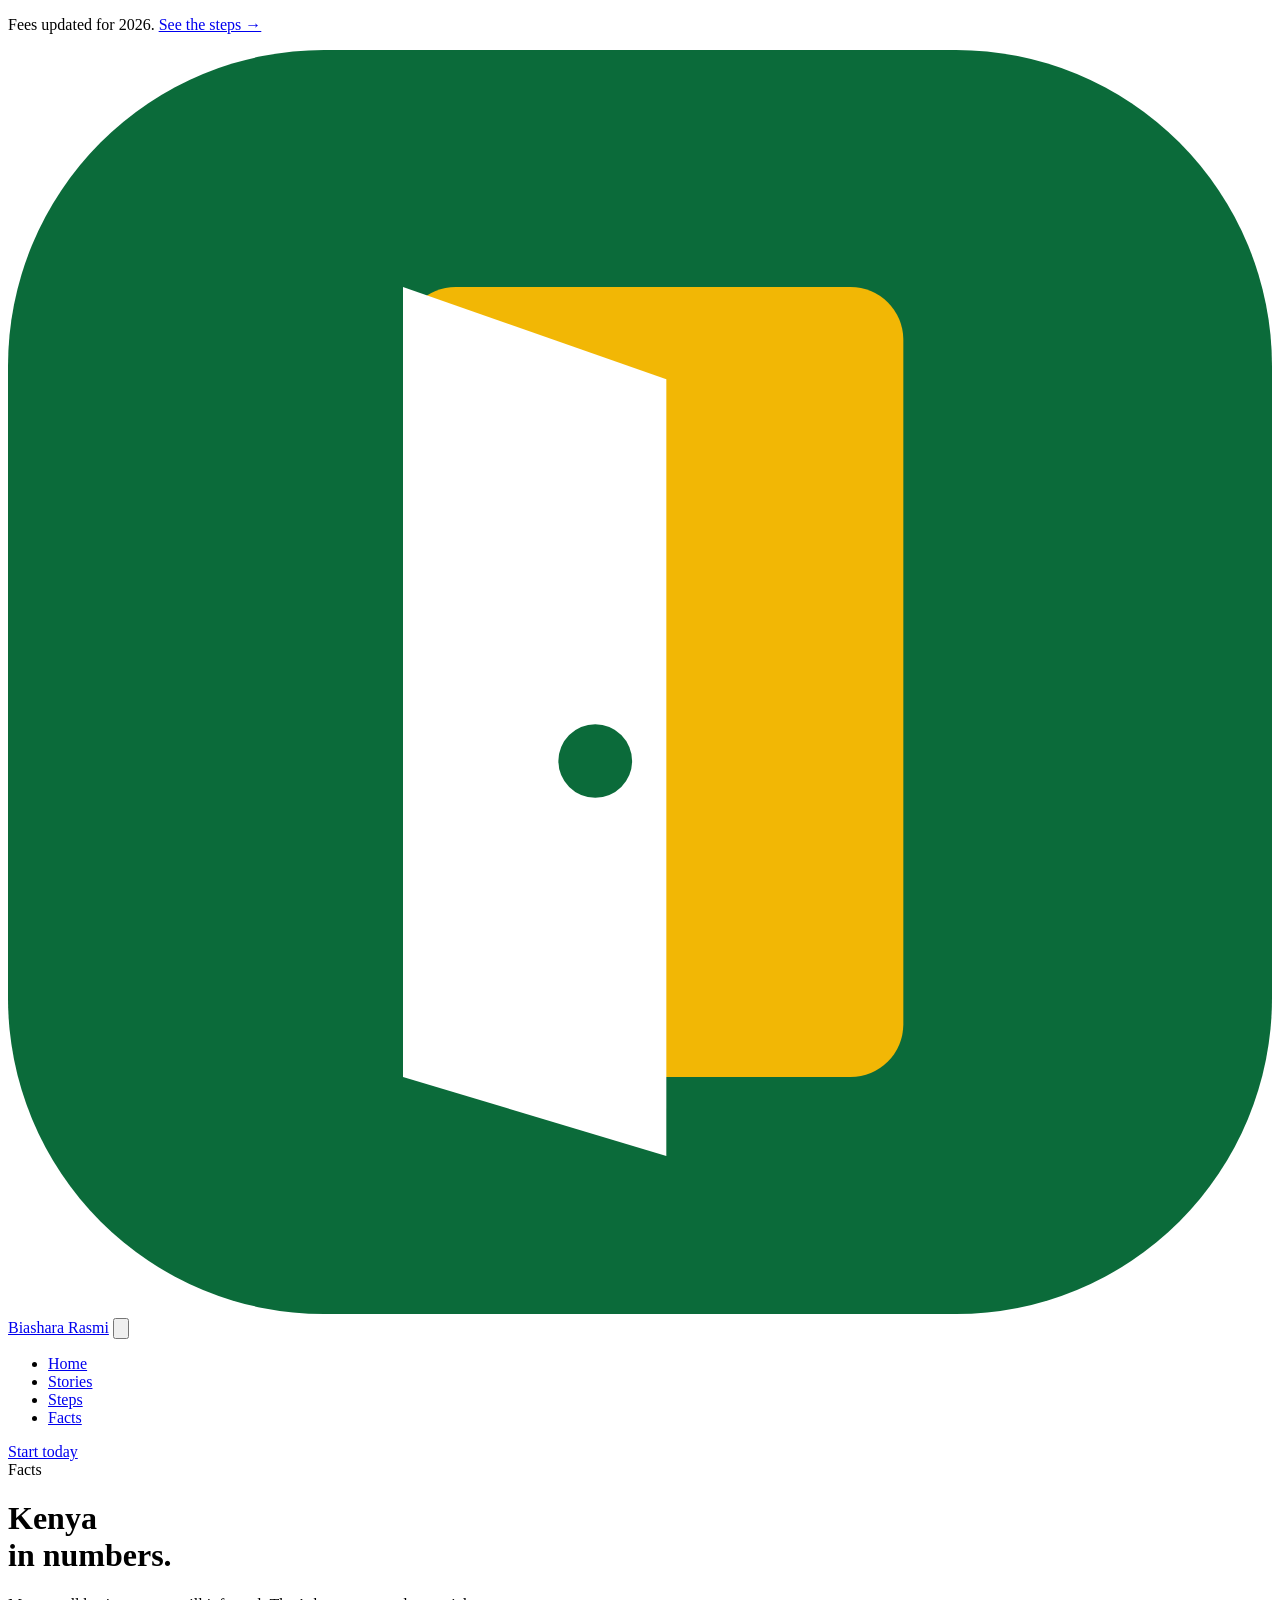
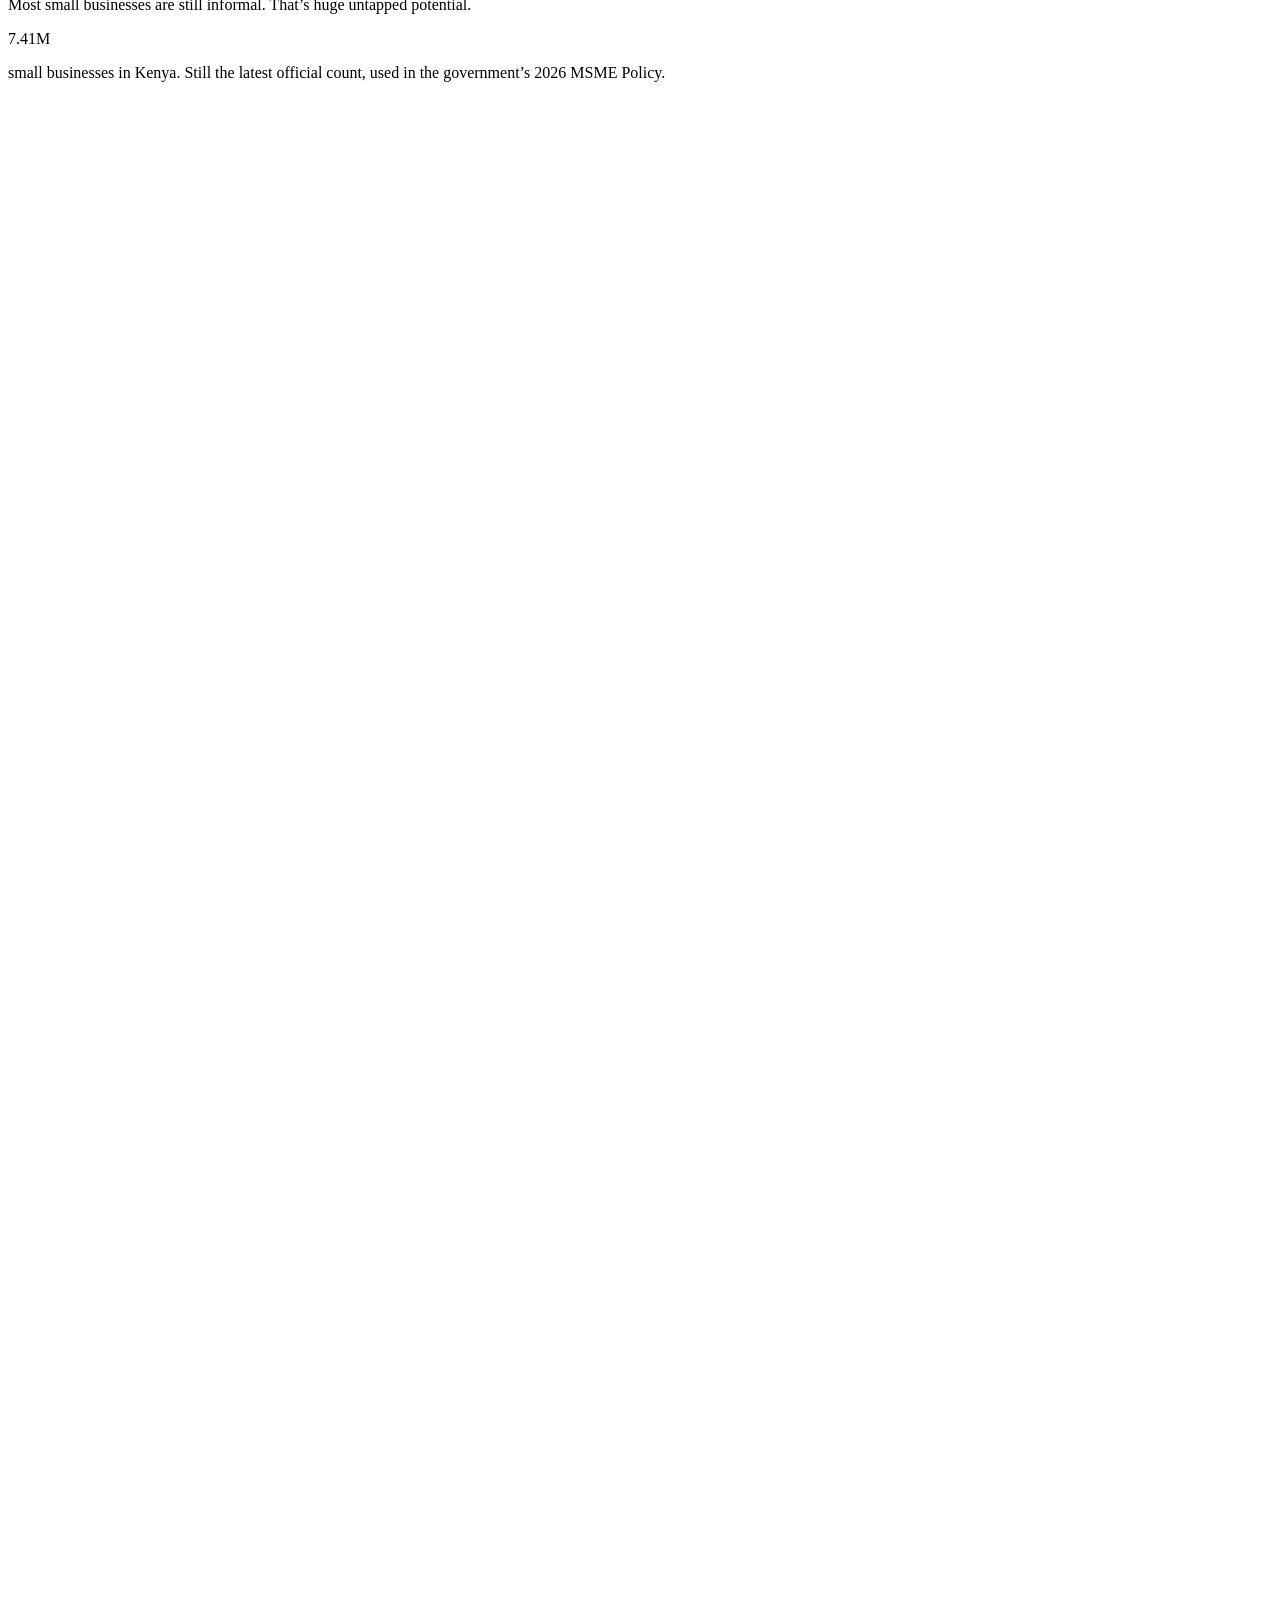
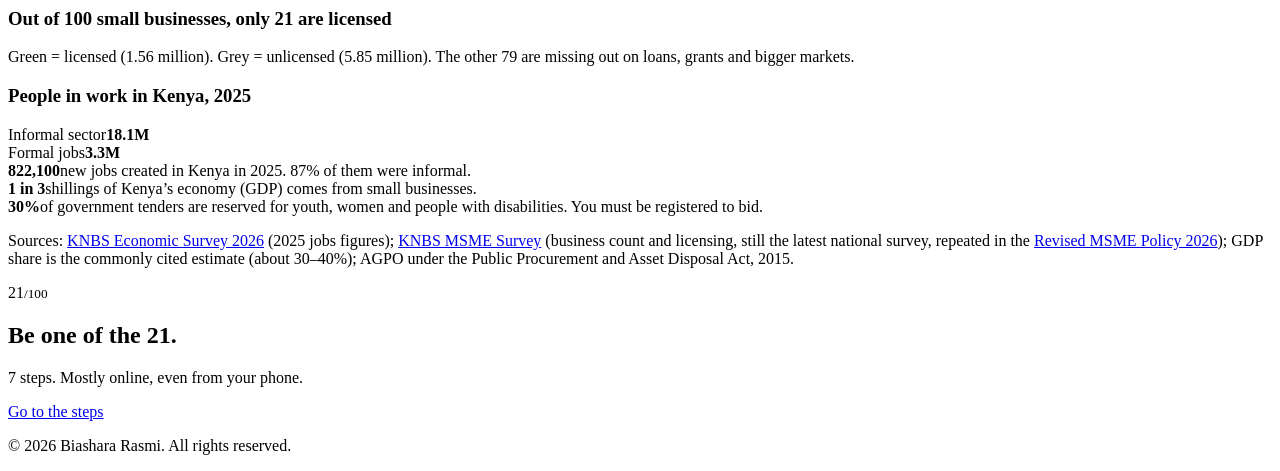
==== facts.html @ 90783bd1 "Add files via upload" ====
<!DOCTYPE html>
<html lang="en">
<head>
<meta charset="utf-8">
<meta name="viewport" content="width=device-width, initial-scale=1, viewport-fit=cover">
<title>Facts | Biashara Rasmi</title>
<meta name="description" content="Kenya's small businesses in numbers: how many are licensed, jobs, and GDP.">
<link rel="preconnect" href="https://fonts.googleapis.com">
<link rel="preconnect" href="https://fonts.gstatic.com" crossorigin>
<link href="https://fonts.googleapis.com/css2?family=Archivo:wght@500;700;800;900&family=Inter:wght@400;500;600;700&display=swap" rel="stylesheet">
<link rel="stylesheet" href="assets/css/style.css">
<link rel="icon" type="image/svg+xml" href="assets/img/logo-mark.svg">
</head>
<body>

<div class="notice"><p>Fees updated for 2026. <a href="steps.html">See the steps →</a></p></div>

<nav class="nav" aria-label="Main"><div class="wrap">
  <a class="logo" href="index.html" aria-label="Biashara Rasmi home"><svg class="logo-mark" viewBox="0 0 48 48" aria-hidden="true"><rect width="48" height="48" rx="12" fill="#0B6B3A"/><rect x="15" y="9" width="19" height="30" rx="2" fill="#F2B705"/><path d="M15 9 L25 12.5 V42 L15 39 Z" fill="#fff"/><circle cx="22.3" cy="27" r="1.4" fill="#0B6B3A"/></svg>Biashara Rasmi</a>
  <button class="menu-btn" aria-label="Menu" aria-expanded="false"><svg viewBox="0 0 24 24" fill="none" stroke="currentColor" stroke-width="2.2" stroke-linecap="round"><path d="M4 7h16M4 12h16M4 17h16"/></svg></button>
  <ul class="nav-links">
    <li><a href="index.html">Home</a></li>
    <li><a href="stories.html">Stories</a></li>
    <li><a href="steps.html">Steps</a></li>
    <li><a href="facts.html" aria-current="page">Facts</a></li>
  </ul>
  <div class="nav-tools">
    <a class="btn btn-green" href="https://accounts.ecitizen.go.ke" rel="noopener">Start today</a>
  </div>
</div></nav>

<header class="page-hero">
  <div class="wrap">
    <span class="kick">Facts</span>
    <h1>Kenya<br>in numbers.</h1>
    <p>Most small businesses are still informal. That’s huge untapped potential.</p>
  </div>
</header>
<div class="stripe" aria-hidden="true"></div>

<main>
<section class="sec"><div class="wrap">
  <div class="facts-top">
    <div class="reveal">
      <div class="mega">7.41M</div>
      <p class="mega-sub">small businesses in Kenya. Still the latest official count, used in the government’s 2026 MSME Policy.</p>
    </div>
    <svg class="kmap reveal" id="kmap" viewBox="0 0 340 400" role="img" aria-label="Map of Kenya showing Eldoret, Nairobi and Mombasa"></svg>
  </div>
</div></section>

<section class="sec band"><div class="wrap">
  <div class="two">
    <div class="panel reveal">
      <h3>Out of 100 small businesses, only 21 are licensed</h3>
      <div class="dots" id="dots" role="img" aria-label="21 of 100 dots are green"></div>
      <p class="legend">Green = licensed (1.56 million). Grey = unlicensed (5.85 million). The other 79 are missing out on loans, grants and bigger markets.</p>
    </div>
    <div class="panel reveal">
      <h3>People in work in Kenya, 2025</h3>
      <div class="hbar">
        <div class="row"><div class="lbl"><span>Informal sector</span><b>18.1M</b></div><div class="track"><div class="fill" data-w="100%"></div></div></div>
        <div class="row"><div class="lbl"><span>Formal jobs</span><b>3.3M</b></div><div class="track"><div class="fill g" data-w="18%"></div></div></div>
      </div>
    </div>
  </div>

  <div class="tiles">
    <div class="tile reveal"><b>822,100</b><span>new jobs created in Kenya in 2025. 87% of them were informal.</span></div>
    <div class="tile reveal"><b>1 in 3</b><span>shillings of Kenya’s economy (GDP) comes from small businesses.</span></div>
    <div class="tile reveal"><b>30%</b><span>of government tenders are reserved for youth, women and people with disabilities. You must be registered to bid.</span></div>
  </div>

  <p class="sources">Sources: <a href="https://kenyanwallstreet.com/economic-survey-2026-highlights" rel="noopener">KNBS Economic Survey 2026</a> (2025 jobs figures); <a href="https://www.knbs.or.ke/wp-content/uploads/2023/09/2016-Micro-Small-and-Medium-Enterprises-Basic-Report.pdf" rel="noopener">KNBS MSME Survey</a> (business count and licensing, still the latest national survey, repeated in the <a href="https://msea.go.ke/wp-content/uploads/2026/07/Revised-MSME-Policy-2026.pdf" rel="noopener">Revised MSME Policy 2026</a>); GDP share is the commonly cited estimate (about 30–40%); AGPO under the Public Procurement and Asset Disposal Act, 2015.</p>
</div></section>

<section class="numband"><div class="wrap">
  <div class="big reveal">21<small>/100</small></div>
  <div class="reveal">
    <h2>Be one of the 21.</h2>
    <p>7 steps. Mostly online, even from your phone.</p>
    <a class="btn btn-light" href="steps.html">Go to the steps</a>
  </div>
</div></section>
</main>

<footer><div class="wrap foot-simple">
  <p>© 2026 Biashara Rasmi. All rights reserved.</p>
</div></footer>

<script src="assets/js/main.js"></script>
</body>
</html>
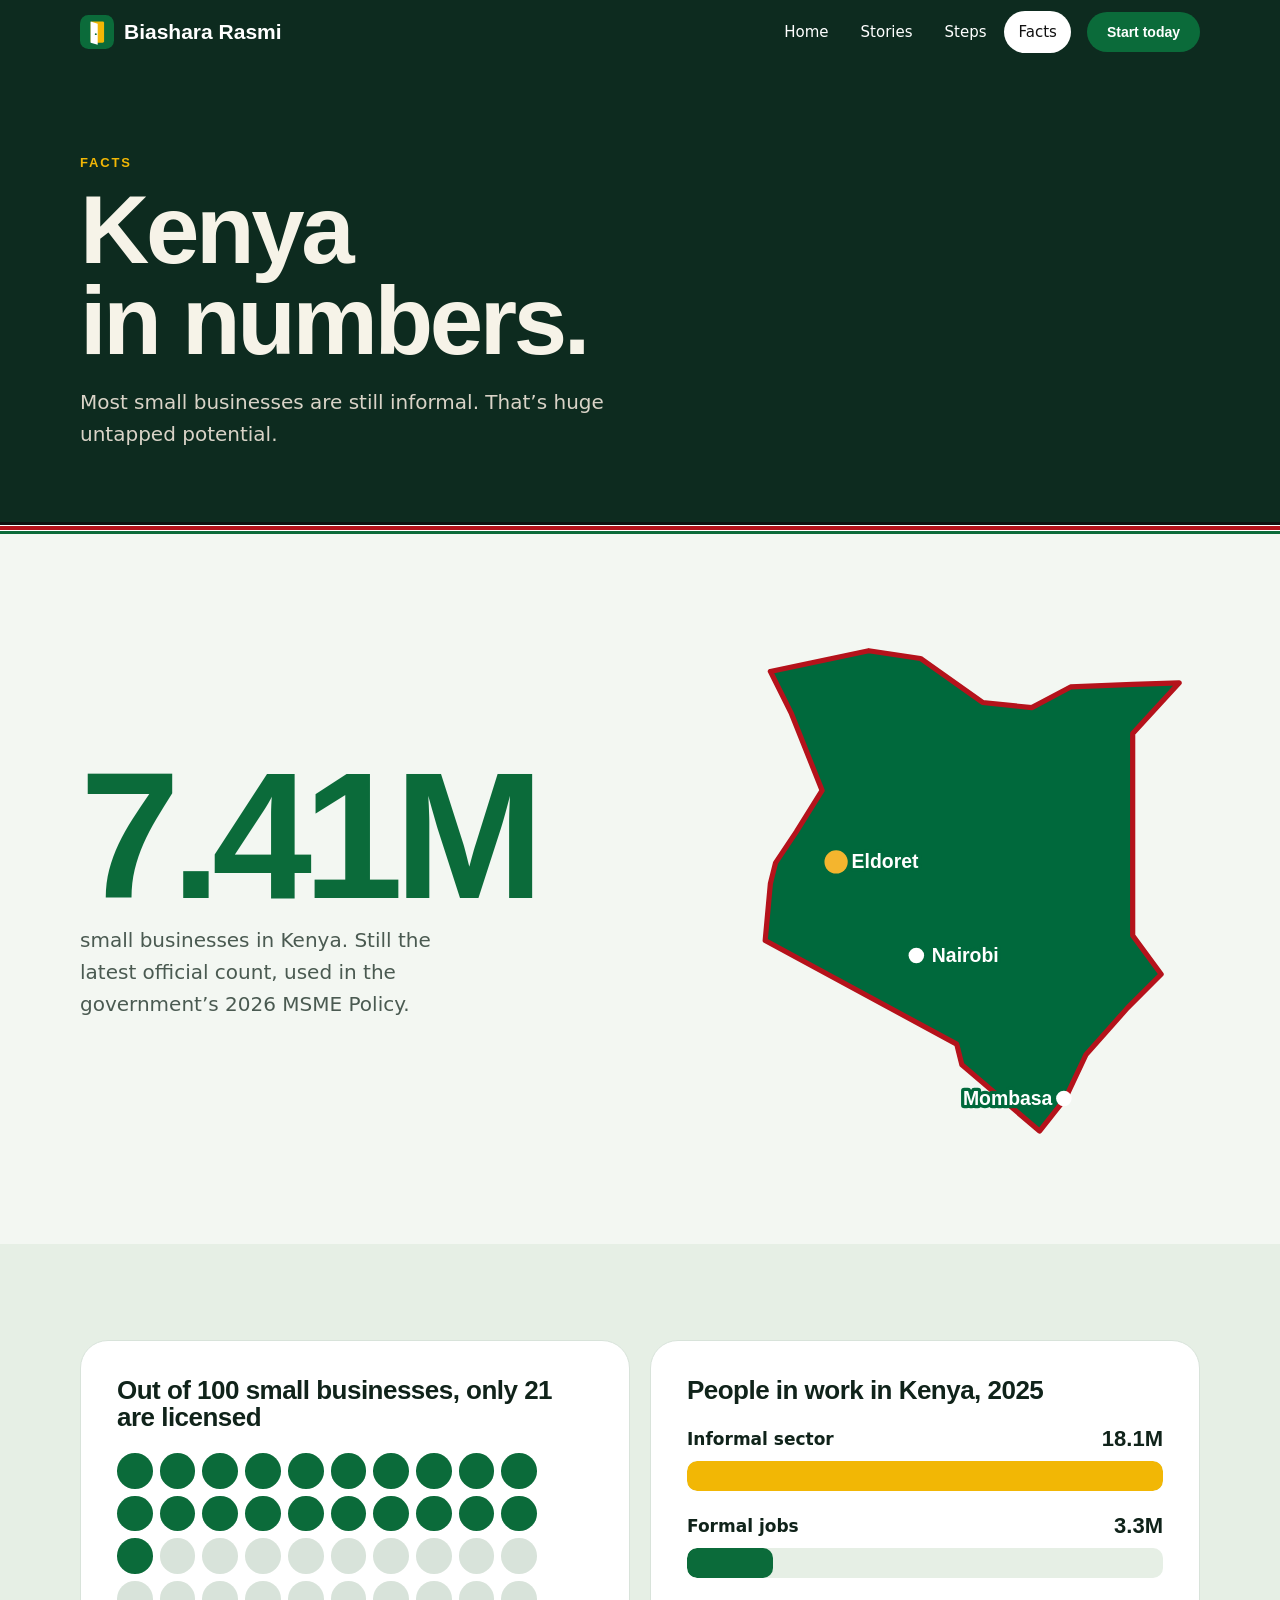
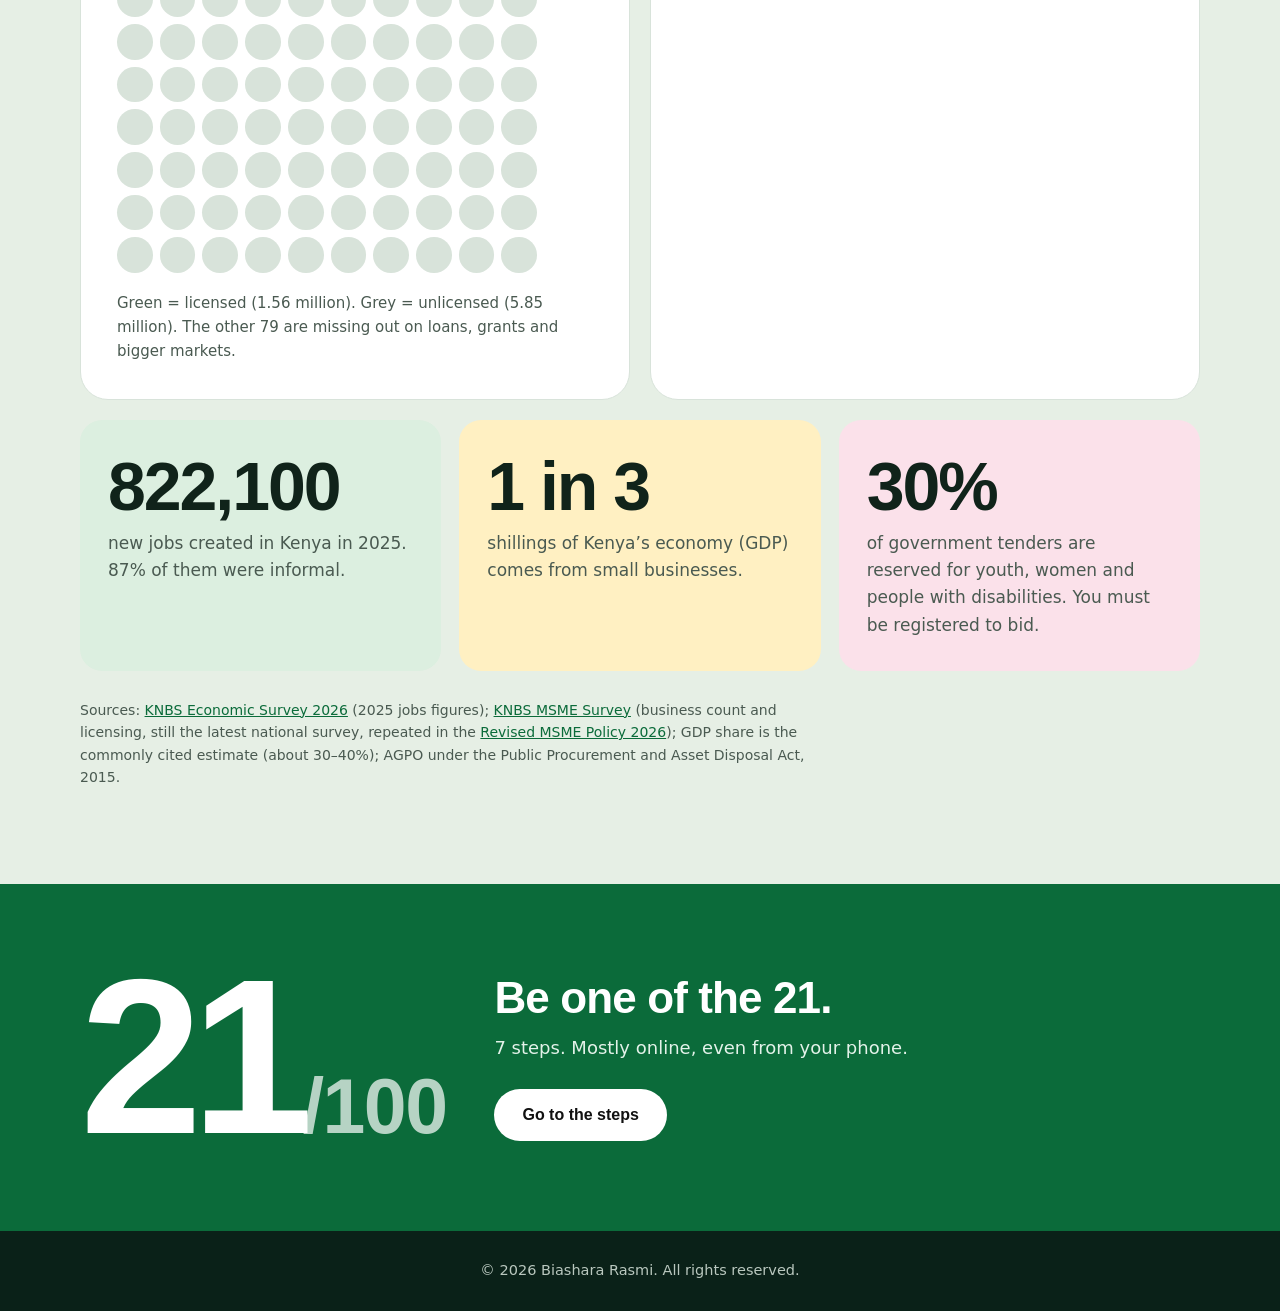
==== commit 809cc111: "Comment out fees update notice in facts.html" ====
--- a/facts.html
+++ b/facts.html
@@ -13,7 +13,7 @@
 </head>
 <body>
 
-<div class="notice"><p>Fees updated for 2026. <a href="steps.html">See the steps →</a></p></div>
+<!--<div class="notice"><p>Fees updated for 2026. <a href="steps.html">See the steps →</a></p></div>-->
 
 <nav class="nav" aria-label="Main"><div class="wrap">
   <a class="logo" href="index.html" aria-label="Biashara Rasmi home"><svg class="logo-mark" viewBox="0 0 48 48" aria-hidden="true"><rect width="48" height="48" rx="12" fill="#0B6B3A"/><rect x="15" y="9" width="19" height="30" rx="2" fill="#F2B705"/><path d="M15 9 L25 12.5 V42 L15 39 Z" fill="#fff"/><circle cx="22.3" cy="27" r="1.4" fill="#0B6B3A"/></svg>Biashara Rasmi</a>
--- a/assets/css/style.css
+++ b/assets/css/style.css
@@ -0,0 +1,369 @@
+/* Biashara Rasmi — shared styles */
+/* Palette: sage-white base, deep forest, sugarcane gold, hibiscus pink */
+:root{
+  --bg:#F3F7F2;--surface:#FFFFFF;--ink:#10231A;--muted:#4A5A51;--line:#D8E3DA;--wash:#E6EFE5;
+  --green:#0B6B3A;--gt:#0B6B3A;--red:#B5121B;--black:#0D2B1F;--deep:#0A2118;--cream:#F6F3E8;--gold:#F2B705;--hib:#C2185B;
+  --mint:#DCEFE0;--blush:#FBE1EA;--sun:#FFF0C2;--sky:#E0EDF4;
+  --radius:22px;--nav:64px;
+  color-scheme:light;
+}
+@media (prefers-color-scheme:dark){:root:not([data-theme="light"]){
+  --bg:#0E1813;--surface:#15231B;--ink:#EEF3EC;--muted:#A9B8AE;--line:#25382C;--wash:#122019;--gt:#5CCB8F;
+  --mint:#173023;--blush:#33182A;--sun:#2F2810;--sky:#152530;color-scheme:dark}}
+:root[data-theme="dark"]{
+  --bg:#0E1813;--surface:#15231B;--ink:#EEF3EC;--muted:#A9B8AE;--line:#25382C;--wash:#122019;--gt:#5CCB8F;
+  --mint:#173023;--blush:#33182A;--sun:#2F2810;--sky:#152530;color-scheme:dark}
+
+*{box-sizing:border-box}
+html{scroll-behavior:smooth;scroll-padding-top:calc(var(--nav) + 12px)}
+body{margin:0;background:var(--bg);color:var(--ink);font:400 17px/1.6 Inter,system-ui,sans-serif;-webkit-font-smoothing:antialiased}
+img{max-width:100%;display:block}
+h1,h2,h3,h4{font-family:Archivo,Impact,sans-serif;line-height:1.04;margin:0;letter-spacing:-.02em}
+h2{font-size:clamp(32px,5.2vw,56px);font-weight:900}
+h3{font-size:22px;font-weight:800}
+p{margin:0}
+a{color:var(--gt)}
+:focus-visible{outline:3px solid var(--gold);outline-offset:3px}
+.wrap{max-width:1160px;margin:0 auto;padding:0 20px}
+.sec{padding:96px 0}
+.sec-head{max-width:680px;margin-bottom:44px}
+.sec-head p{color:var(--muted);font-size:19px;margin-top:14px}
+.kick{display:inline-block;font:700 13px Inter,sans-serif;letter-spacing:.14em;text-transform:uppercase;color:var(--gt);margin-bottom:14px}
+.center{text-align:center;margin-left:auto;margin-right:auto}
+.sr{position:absolute;width:1px;height:1px;overflow:hidden;clip:rect(0 0 0 0)}
+
+/* Buttons */
+.btn{display:inline-flex;align-items:center;gap:10px;padding:15px 26px;border-radius:99px;font:700 16px Inter,sans-serif;text-decoration:none;border:2px solid transparent;transition:transform .2s,background .2s}
+.btn:hover{transform:translateY(-2px)}
+.btn-green{background:var(--green);color:#fff}
+.btn-green:hover{background:#00552F}
+.btn-light{background:#fff;color:#111}
+.btn-ghost{border-color:currentColor;color:inherit}
+.btn svg{width:18px;height:18px}
+.link-arrow{font-weight:700;text-decoration:none;display:inline-flex;gap:8px;align-items:center}
+.link-arrow:hover{text-decoration:underline}
+
+/* Notice bar */
+.notice{background:var(--green);color:#fff;text-align:center;font-size:14px;padding:9px 16px}
+.notice a{color:#fff;font-weight:700;margin-left:6px}
+
+/* Nav */
+.nav{position:sticky;top:0;z-index:50;background:var(--black);color:#fff}
+.nav .wrap{display:flex;align-items:center;height:var(--nav);gap:16px}
+.logo{font:900 21px Archivo,sans-serif;color:#fff;text-decoration:none;display:flex;align-items:center;gap:10px;white-space:nowrap}
+.logo-mark{width:34px;height:34px;flex:none;display:block}
+.nav-links{display:flex;gap:4px;list-style:none;margin:0 0 0 auto;padding:0}
+.nav-links a{display:block;padding:9px 14px;color:#fff;text-decoration:none;font-weight:500;font-size:15px;border-radius:99px}
+.nav-links a:hover{background:#ffffff1f}
+.nav-links a[aria-current="page"]{background:#fff;color:#111}
+.nav-tools{display:flex;gap:8px;align-items:center}
+#lang{background:transparent;color:#fff;border:1.5px solid #ffffff66;border-radius:99px;padding:8px 14px;font:600 14px Inter,sans-serif;cursor:pointer}
+#lang:hover{border-color:#fff}
+.nav .btn{padding:10px 18px;font-size:14px}
+.menu-btn{display:none;background:none;border:0;color:#fff;padding:8px;cursor:pointer}
+.menu-btn svg{width:26px;height:26px}
+@media (max-width:900px){
+  .menu-btn{display:block;order:3}
+  .nav-tools{margin-left:auto}
+  .nav-links{display:none;position:absolute;top:var(--nav);left:0;right:0;background:var(--black);flex-direction:column;padding:10px 16px 20px;gap:2px}
+  .nav-links.open{display:flex}
+  .nav-links a{padding:14px 16px;font-size:17px}
+  .nav .btn{display:none}
+}
+
+.stripe{height:12px;background:linear-gradient(180deg,#111 0 25%,#fff 25% 33%,var(--red) 33% 67%,#fff 67% 75%,var(--green) 75%)}
+
+/* ===== HERO SLIDER (full-bleed photo, gradient, arrows) ===== */
+.hero{position:relative;height:min(88vh,760px);min-height:540px;background:#000;color:#fff;overflow:hidden}
+.slide{position:absolute;inset:0;opacity:0;visibility:hidden;transition:opacity .9s ease,visibility .9s}
+.slide.is-on{opacity:1;visibility:visible}
+.slide img{position:absolute;inset:0;width:100%;height:100%;object-fit:cover;transform:scale(1.08);transition:transform 7s ease-out}
+.slide.is-on img{transform:scale(1)}
+.slide::after{content:"";position:absolute;inset:0;background:linear-gradient(90deg,rgba(0,0,0,.82) 0%,rgba(0,0,0,.55) 45%,rgba(0,0,0,.05) 80%),linear-gradient(0deg,rgba(0,0,0,.55),transparent 40%)}
+@media (min-width:901px){
+  .slide{background:var(--black)}
+  .slide img{left:38%;width:62%}
+  .slide::after{background:linear-gradient(90deg,var(--black) 38%,rgba(13,43,31,.75) 44%,rgba(13,43,31,0) 58%),linear-gradient(0deg,rgba(0,0,0,.45),transparent 35%)}
+}
+.slide-body{position:relative;z-index:2;height:100%;display:flex;flex-direction:column;justify-content:center;max-width:1160px;margin:0 auto;padding:0 20px}
+.slide-body>*{max-width:620px}
+.slide .tag{display:inline-flex;align-self:flex-start;background:var(--gold);color:#111;font:700 13px Inter,sans-serif;letter-spacing:.08em;text-transform:uppercase;padding:7px 14px;border-radius:99px;margin-bottom:22px}
+.slide h1{font-size:clamp(48px,8.5vw,104px);font-weight:900;letter-spacing:-.035em;line-height:.95}
+.slide h1 em{font-style:normal;color:var(--gold)}
+.slide p{font-size:clamp(18px,2vw,22px);margin:22px 0 32px;color:#F3EEE3;max-width:480px}
+.slide .btns{display:flex;gap:12px;flex-wrap:wrap}
+.slide.is-on .slide-body>*{animation:rise .8s both}
+.slide.is-on .slide-body>*:nth-child(2){animation-delay:.1s}
+.slide.is-on .slide-body>*:nth-child(3){animation-delay:.2s}
+.slide.is-on .slide-body>*:nth-child(4){animation-delay:.3s}
+@keyframes rise{from{opacity:0;transform:translateY(24px)}to{opacity:1;transform:none}}
+
+.hero-ctrl{position:absolute;z-index:5;left:0;right:0;bottom:28px}
+.hero-ctrl .wrap{display:flex;align-items:center;gap:18px}
+.bars{display:flex;gap:8px;flex:1;max-width:320px}
+.bars button{flex:1;height:4px;border:0;padding:8px 0;background:none;cursor:pointer;position:relative}
+.bars button::before,.bars button::after{content:"";position:absolute;left:0;right:0;top:6px;height:4px;border-radius:4px;background:#ffffff4d}
+.bars button::after{background:#fff;transform:scaleX(0);transform-origin:left}
+.bars button.done::after{transform:scaleX(1)}
+.bars button.run::after{animation:fill var(--dur,6s) linear forwards}
+.hero.paused .bars button.run::after{animation-play-state:paused}
+@keyframes fill{to{transform:scaleX(1)}}
+.arrows{display:flex;gap:10px;margin-left:auto}
+.arrows button{width:52px;height:52px;border-radius:50%;border:1.5px solid #ffffff80;background:#00000033;color:#fff;cursor:pointer;display:grid;place-items:center;backdrop-filter:blur(6px)}
+.arrows button:hover{background:#fff;color:#111}
+.arrows svg{width:20px;height:20px}
+.credit{position:absolute;z-index:4;right:20px;top:16px;font-size:11px;color:#ffffffaa}
+
+/* Page header (inner pages) */
+.page-hero{background:var(--black);color:var(--cream);padding:84px 0 72px;position:relative;overflow:hidden}
+.page-hero h1{font-size:clamp(46px,8vw,96px);font-weight:900;letter-spacing:-.035em;line-height:.95;max-width:820px}
+.page-hero p{font-size:20px;margin-top:20px;max-width:560px;color:#D9D3C7}
+.page-hero .kick{color:var(--gold)}
+.page-hero.photo{padding:0;min-height:520px;display:flex;align-items:flex-end}
+.page-hero.photo img{position:absolute;inset:0;width:100%;height:100%;object-fit:cover;object-position:center 30%}
+.page-hero.photo::after{content:"";position:absolute;inset:0;background:linear-gradient(0deg,rgba(0,0,0,.88) 5%,rgba(0,0,0,.25) 65%,rgba(0,0,0,.1))}
+.page-hero.team{min-height:640px}
+.page-hero.team img{object-position:center 36%}
+.page-hero.duo{min-height:720px}
+.page-hero.duo h1{font-size:clamp(40px,5.6vw,76px);max-width:none}
+.page-hero.duo::after{background:linear-gradient(0deg,rgba(6,22,14,.92) 8%,rgba(6,22,14,.35) 45%,rgba(0,0,0,0) 70%)}
+@media (max-width:700px){.page-hero.duo{min-height:560px}}
+.duo-ph{position:absolute;inset:0;display:grid;grid-template-columns:1fr 1fr;gap:4px;background:var(--black)}
+.duo-ph img{position:static!important;width:100%;height:100%;object-fit:cover}
+.page-hero.photo .wrap{position:relative;z-index:2;padding-bottom:60px;padding-top:160px;width:100%}
+
+/* ===== FEATURE CARDS (tinted tiles with icon) ===== */
+.cards{display:grid;grid-template-columns:repeat(auto-fill,minmax(250px,1fr));gap:18px;list-style:none;margin:0;padding:0}
+.card{background:var(--mint);border-radius:var(--radius);padding:30px 26px 28px;min-height:250px;display:flex;flex-direction:column;transition:transform .25s}
+.card:hover{transform:translateY(-4px)}
+.card:nth-child(4n+2){background:var(--sun)}
+.card:nth-child(4n+3){background:var(--blush)}
+.card:nth-child(4n+4){background:var(--sky)}
+.card .ico{width:58px;height:58px;border-radius:16px;background:var(--surface);display:grid;place-items:center;margin-bottom:auto;box-shadow:0 2px 0 var(--line)}
+.card .ico svg{width:30px;height:30px;color:var(--gt)}
+.card h3{margin-top:40px;font-size:24px}
+.card p{margin-top:8px;color:var(--muted);font-size:16px}
+.card.feature{background:var(--black);color:#fff;grid-column:span 2}
+.card.feature p{color:#D9D3C7}
+.card.feature .ico{background:var(--gold)}
+.card.feature .ico svg{color:#111}
+@media (max-width:600px){
+  .card.feature{grid-column:auto}
+  .card{min-height:0;display:grid;grid-template-columns:58px 1fr;column-gap:16px;padding:20px}
+  .card .ico{grid-row:span 2;margin:0}
+  .card h3{margin-top:2px;font-size:21px}
+  .card p{margin-top:2px;font-size:15px}
+}
+
+/* ===== SPLIT ROW (text one side, image other) ===== */
+.split{display:grid;grid-template-columns:1fr 1fr;gap:64px;align-items:center}
+.split.flip .split-media{order:2}
+.split-media{border-radius:28px;overflow:hidden;aspect-ratio:4/3.4;position:relative}
+.split-media img{width:100%;height:100%;object-fit:cover}
+.split-media .pill{position:absolute;left:18px;bottom:18px;background:var(--surface);color:var(--ink);border-radius:16px;padding:14px 18px;font-weight:600;font-size:15px;display:flex;gap:12px;align-items:center;box-shadow:0 10px 30px #0003}
+.split-media .pill b{font:900 28px Archivo,sans-serif;color:var(--gt)}
+.split h2{margin-bottom:18px}
+.split p{color:var(--muted);font-size:19px;margin-bottom:28px}
+.ticks{list-style:none;padding:0;margin:0 0 30px;display:grid;gap:12px}
+.ticks li{display:flex;gap:12px;align-items:flex-start;font-weight:500}
+.ticks li::before{content:"";flex:none;width:24px;height:24px;border-radius:50%;background:var(--green) url("data:image/svg+xml,%3Csvg xmlns='http://www.w3.org/2000/svg' viewBox='0 0 24 24' fill='none' stroke='white' stroke-width='3'%3E%3Cpath d='M6 12l4 4 8-8'/%3E%3C/svg%3E") center/16px no-repeat;margin-top:2px}
+@media (max-width:860px){.split{grid-template-columns:1fr;gap:32px}.split.flip .split-media{order:0}}
+
+/* ===== HOW IT WORKS (4 numbered steps) ===== */
+.band{background:var(--wash)}
+.steps4{display:grid;grid-template-columns:repeat(4,1fr);gap:18px;counter-reset:s;list-style:none;padding:0;margin:0}
+.steps4 li{background:var(--surface);border-radius:var(--radius);padding:28px 24px;counter-increment:s;position:relative;border:1px solid var(--line)}
+.steps4 li::before{content:counter(s);display:grid;place-items:center;width:48px;height:48px;border-radius:50%;background:var(--green);color:#fff;font:900 22px Archivo,sans-serif;margin-bottom:22px}
+.steps4 li:not(:last-child)::after{content:"";position:absolute;top:52px;right:-14px;width:10px;height:10px;border-top:3px solid var(--gt);border-right:3px solid var(--gt);transform:rotate(45deg);z-index:2}
+.steps4 h3{font-size:21px}
+.steps4 p{color:var(--muted);font-size:15.5px;margin-top:8px}
+@media (max-width:900px){.steps4{grid-template-columns:1fr 1fr}.steps4 li::after{display:none}}
+@media (max-width:520px){.steps4{grid-template-columns:1fr}}
+
+/* ===== STORY CARDS ===== */
+.stories{display:grid;grid-template-columns:repeat(3,1fr);gap:20px}
+.story{border-radius:var(--radius);overflow:hidden;background:var(--surface);border:1px solid var(--line);display:flex;flex-direction:column;text-decoration:none;color:inherit;transition:transform .25s}
+.story:hover{transform:translateY(-4px)}
+.story .ph{aspect-ratio:4/4.2;overflow:hidden}
+.story .ph img{width:100%;height:100%;object-fit:cover;object-position:center 75%;transition:transform .6s}
+.story:hover .ph img{transform:scale(1.04)}
+.story .tx{padding:24px}
+.story blockquote{margin:0;font:700 20px/1.3 Archivo,sans-serif;letter-spacing:-.01em}
+.story .who{margin-top:16px;font-size:14px;color:var(--muted)}
+.story .who b{color:var(--ink);display:block;font-size:16px}
+.chip{display:inline-block;background:var(--mint);color:var(--gt);font:700 12px Inter,sans-serif;letter-spacing:.06em;text-transform:uppercase;padding:6px 11px;border-radius:99px;margin-bottom:14px}
+@media (max-width:900px){.stories{grid-template-columns:1fr;max-width:480px}}
+
+/* ===== BIG NUMBER BAND ===== */
+.numband{background:var(--green);color:#fff;padding:80px 0}
+.numband .wrap{display:grid;grid-template-columns:auto 1fr;gap:48px;align-items:center}
+.numband .big{font:900 clamp(110px,18vw,220px)/.85 Archivo,sans-serif;letter-spacing:-.05em}
+.numband .big small{font-size:.35em;letter-spacing:-.02em;opacity:.7}
+.numband h2{font-size:clamp(28px,4vw,44px)}
+.numband p{margin:14px 0 26px;font-size:18px;color:#E3F2E9}
+@media (max-width:760px){.numband .wrap{grid-template-columns:1fr;gap:16px}}
+
+/* ===== CTA ===== */
+.cta{background:var(--black);color:var(--cream);text-align:center;padding:100px 0;position:relative;overflow:hidden}
+.cta h2{font-size:clamp(40px,7vw,80px)}
+.cta p{font-size:19px;margin:18px auto 34px;max-width:480px;color:#D9D3C7}
+
+/* ===== FOOTER ===== */
+footer{background:var(--deep);color:#B9C7BE;padding:64px 0 36px;font-size:14.5px}
+.foot-grid{display:grid;grid-template-columns:1.4fr 1fr 1fr;gap:40px}
+footer .logo{margin-bottom:14px}
+footer h4{font:700 13px Inter,sans-serif;letter-spacing:.12em;text-transform:uppercase;color:#fff;margin-bottom:14px}
+footer ul{list-style:none;padding:0;margin:0;display:grid;gap:8px}
+footer a{color:#B9C7BE;text-decoration:none}
+footer a:hover{color:#fff;text-decoration:underline}
+.foot-note{border-top:1px solid #1E3A2C;margin-top:44px;padding-top:24px;font-size:13px;line-height:1.6;display:grid;gap:8px}
+@media (max-width:760px){.foot-grid{grid-template-columns:1fr}}
+
+/* ===== STORIES PAGE ===== */
+.profile{display:grid;grid-template-columns:5fr 6fr;gap:64px;align-items:center;padding:56px 0}
+.profile+.profile{border-top:1px solid var(--line)}
+.profile:nth-of-type(even) .profile-ph{order:2}
+.profile-ph{border-radius:28px;overflow:hidden;aspect-ratio:4/4.6;position:relative}
+.profile-ph img{width:100%;height:100%;object-fit:cover;object-position:center 70%}
+.profile-ph .badge{position:absolute;top:18px;left:18px;background:var(--gold);color:#111;font:700 13px Inter,sans-serif;padding:8px 14px;border-radius:99px}
+.profile blockquote{margin:0;font:900 clamp(30px,4vw,46px)/1.08 Archivo,sans-serif;letter-spacing:-.025em}
+.profile blockquote::before{content:"“";display:block;font-size:110px;line-height:.6;color:var(--gt);margin-bottom:6px}
+.profile .name{margin-top:28px;font:800 22px Archivo,sans-serif}
+.profile .biz{color:var(--gt);font-weight:600}
+.profile .bio{color:var(--muted);margin-top:14px;font-size:17.5px;max-width:480px}
+@media (max-width:860px){.profile{grid-template-columns:1fr;gap:28px}.profile:nth-of-type(even) .profile-ph{order:0}}
+
+/* ===== STEPS PAGE ===== */
+.timeline{list-style:none;padding:0;margin:0;counter-reset:t;position:relative;max-width:820px}
+.timeline::before{content:"";position:absolute;left:27px;top:20px;bottom:20px;width:3px;background:var(--line)}
+.timeline>li{counter-increment:t;position:relative;padding:0 0 44px 84px}
+.timeline>li::before{content:counter(t);position:absolute;left:0;top:0;width:57px;height:57px;border-radius:50%;background:var(--green);color:#fff;display:grid;place-items:center;font:900 24px Archivo,sans-serif;border:5px solid var(--bg)}
+.timeline h3{font-size:26px;padding-top:12px}
+.timeline p{color:var(--muted);margin-top:8px}
+.fee{display:inline-block;margin-top:12px;background:var(--sun);color:var(--ink);font-weight:700;font-size:14.5px;padding:7px 14px;border-radius:99px}
+.docs{display:flex;flex-wrap:wrap;gap:8px;list-style:none;padding:0;margin:14px 0 0}
+.docs li{background:var(--surface);border:1px solid var(--line);border-radius:12px;padding:8px 13px;font-size:15px;font-weight:500}
+.warn{margin-top:14px;background:var(--blush);border-left:4px solid var(--red);border-radius:10px;padding:12px 16px;font-size:15.5px}
+.types{display:grid;grid-template-columns:repeat(3,1fr);gap:10px;margin-top:16px}
+.types div{background:var(--surface);border:1px solid var(--line);border-radius:16px;padding:16px}
+.types b{display:block;font-family:Archivo,sans-serif;font-size:17px}
+.types span{font-size:14.5px;color:var(--muted)}
+@media (max-width:640px){.types{grid-template-columns:1fr}.timeline>li{padding-left:72px}}
+.safe{display:flex;gap:16px;align-items:flex-start;background:var(--surface);border:1px solid var(--line);border-radius:var(--radius);padding:24px;max-width:820px;margin-top:8px}
+.safe svg{flex:none;width:32px;height:32px;color:var(--red)}
+
+.faq{max-width:820px;display:grid;gap:12px}
+.faq details{background:var(--surface);border:1px solid var(--line);border-radius:18px;padding:0 24px}
+.faq summary{list-style:none;cursor:pointer;padding:22px 0;font:800 20px Archivo,sans-serif;display:flex;justify-content:space-between;gap:16px;align-items:center}
+.faq summary::-webkit-details-marker{display:none}
+.faq summary::after{content:"+";flex:none;width:34px;height:34px;border-radius:50%;background:var(--mint);color:var(--gt);display:grid;place-items:center;font:700 22px Inter,sans-serif;transition:transform .25s}
+.faq details[open] summary::after{transform:rotate(45deg)}
+.faq details p{padding:0 0 22px;color:var(--muted)}
+
+/* ===== FACTS PAGE ===== */
+.facts-top{display:grid;grid-template-columns:1.1fr 1fr;gap:40px;align-items:center}
+.mega{font:900 clamp(90px,15vw,180px)/.85 Archivo,sans-serif;letter-spacing:-.05em;color:var(--gt)}
+.mega-sub{font-size:20px;color:var(--muted);margin-top:12px;max-width:380px}
+.kmap{width:100%;max-width:440px;margin-left:auto}
+.panel{background:var(--surface);border:1px solid var(--line);border-radius:28px;padding:36px}
+.panel h3{font-size:26px;margin-bottom:22px}
+.dots{display:grid;grid-template-columns:repeat(10,1fr);gap:7px;max-width:420px}
+.dots i{aspect-ratio:1;border-radius:50%;background:var(--line)}
+.dots i.on{background:var(--green)}
+.legend{margin-top:18px;font-size:15px;color:var(--muted)}
+.two{display:grid;grid-template-columns:1fr 1fr;gap:20px}
+@media (max-width:860px){.two,.facts-top{grid-template-columns:1fr}.kmap{margin:0 auto}}
+.hbar{margin-top:6px}
+.hbar .row{margin-bottom:22px}
+.hbar .lbl{display:flex;justify-content:space-between;font-weight:600;margin-bottom:8px}
+.hbar .lbl b{font:900 22px Archivo,sans-serif}
+.hbar .track{height:30px;border-radius:10px;background:var(--wash);overflow:hidden}
+.hbar .fill{height:100%;border-radius:10px;background:var(--gold);width:0;transition:width 1.4s cubic-bezier(.2,.7,.2,1)}
+.hbar .fill.g{background:var(--green)}
+.tiles{display:grid;grid-template-columns:repeat(3,1fr);gap:18px;margin-top:20px}
+.tile{border-radius:var(--radius);padding:32px 28px;background:var(--mint)}
+.tile:nth-child(2){background:var(--sun)}
+.tile:nth-child(3){background:var(--blush)}
+.tile b{display:block;font:900 clamp(48px,6vw,68px)/1 Archivo,sans-serif;letter-spacing:-.03em}
+.tile span{display:block;margin-top:10px;color:var(--muted)}
+@media (max-width:760px){.tiles{grid-template-columns:1fr}}
+.sources{font-size:14px;color:var(--muted);margin-top:28px;max-width:760px}
+
+/* ===== PRODUCTS (MitMit by Joopers Busy) ===== */
+.brand-sec{background:var(--black);color:var(--cream)}
+.brand-sec .kick{color:var(--gold)}
+.brand-sec .sec-head p{color:#C9D6CD}
+.products{display:grid;grid-template-columns:1.25fr 1fr 1fr;grid-template-rows:auto auto;gap:18px}
+.prod{position:relative;border-radius:var(--radius);overflow:hidden;background:#173828;min-height:300px;display:flex;align-items:flex-end;text-decoration:none;color:#fff}
+.prod img{position:absolute;inset:0;width:100%;height:100%;object-fit:cover;transition:transform .7s}
+.prod:hover img{transform:scale(1.05)}
+.prod::after{content:"";position:absolute;inset:0;background:linear-gradient(0deg,rgba(6,22,14,.88) 0%,rgba(6,22,14,.15) 55%,transparent)}
+.prod .lab{position:relative;z-index:2;padding:22px 24px}
+.prod .lab b{display:block;font:900 24px/1.1 Archivo,sans-serif;letter-spacing:-.01em}
+.prod .lab span{display:block;font-size:15px;color:#DCE7DF;margin-top:4px}
+.prod .size{position:absolute;z-index:2;top:16px;left:16px;background:var(--gold);color:#111;font:700 12.5px Inter,sans-serif;padding:6px 12px;border-radius:99px;letter-spacing:.02em}
+.prod.tall{grid-row:span 2;min-height:620px}
+.products.two-col{grid-template-columns:1.2fr 1fr}
+.prod.wide{grid-column:span 2}
+.prod.pink .size{background:var(--hib);color:#fff}
+@media (max-width:860px){.products{grid-template-columns:1fr 1fr}.prod.tall{grid-row:auto;grid-column:span 2;min-height:420px}.prod.wide{grid-column:span 2}}
+@media (max-width:520px){.products{grid-template-columns:1fr}.prod.tall,.prod.wide{grid-column:auto}.prod{min-height:280px}}
+
+.brand-sec.peanut{background:var(--sun);color:var(--ink)}
+.brand-sec.peanut .kick{color:var(--gt)}
+.brand-sec.peanut .sec-head p{color:var(--muted)}
+.prod.text{background:#E8A33A;min-height:240px}
+.prod.text::after{display:none}
+.prod.text .lab b{font-size:clamp(30px,3.4vw,42px);color:#2A1606}
+.prod.text .lab span{color:#4A2A0C;font-size:17px}
+.journey{display:grid;grid-template-columns:repeat(3,1fr);gap:18px;counter-reset:j}
+.journey figure{margin:0;background:var(--surface);border:1px solid var(--line);border-radius:var(--radius);overflow:hidden;counter-increment:j}
+.journey img{width:100%;aspect-ratio:4/3.2;object-fit:cover}
+.journey figcaption{padding:20px 22px 24px}
+.journey figcaption b{display:flex;gap:10px;align-items:center;font:800 20px Archivo,sans-serif}
+.journey figcaption b::before{content:counter(j);display:grid;place-items:center;width:30px;height:30px;border-radius:50%;background:var(--green);color:#fff;font-size:15px;flex:none}
+.journey figcaption span{display:block;color:var(--muted);margin-top:6px;font-size:15.5px}
+@media (max-width:860px){.journey{grid-template-columns:1fr;max-width:480px}}
+
+/* Reveal on scroll */
+.reveal{opacity:0;transform:translateY(26px);transition:opacity .7s ease,transform .7s ease}
+.reveal.in{opacity:1;transform:none}
+
+@media (prefers-reduced-motion:reduce){
+  *,*::before,*::after{animation:none!important;transition:none!important;scroll-behavior:auto!important}
+  .reveal{opacity:1;transform:none}
+  .slide img{transform:none}
+}
+@media (max-width:600px){
+  .sec{padding:68px 0}
+  .hero{height:auto;min-height:620px}
+  .slide::after{background:linear-gradient(0deg,rgba(0,0,0,.9) 15%,rgba(0,0,0,.45) 65%,rgba(0,0,0,.2))}
+  .slide-body{justify-content:flex-end;padding-bottom:110px}
+  .arrows button{width:44px;height:44px}
+}
+
+/* Simple footer */
+.foot-simple{padding-block:0;text-align:center}
+footer:has(.foot-simple){padding:28px 0}
+
+/* ===== SEVEN DOORS: numbered, equal cards ===== */
+.doors{list-style:none;margin:0;padding:0;display:flex;flex-wrap:wrap;justify-content:center;gap:18px;counter-reset:door}
+.door{counter-increment:door;flex:0 1 calc(25% - 14px);min-width:240px;background:var(--surface);border:1px solid var(--line);border-radius:var(--radius);padding:28px 26px 30px;display:flex;flex-direction:column;transition:transform .25s,border-color .25s}
+.door:hover{transform:translateY(-4px);border-color:var(--gt)}
+.door::before{content:counter(door,decimal-leading-zero);font:900 54px/1 Archivo,sans-serif;letter-spacing:-.04em;color:var(--gt);margin-bottom:22px}
+.door h3{font-size:23px}
+.door p{color:var(--muted);font-size:15.5px;margin-top:8px}
+@media (max-width:1000px){.door{flex-basis:calc(50% - 9px)}}
+@media (max-width:560px){
+  .door{flex-basis:100%;display:grid;grid-template-columns:64px 1fr;column-gap:14px;padding:22px}
+  .door::before{grid-row:span 2;font-size:40px;margin:0}
+}
+
+/* ===== DOWNSIDES of staying informal ===== */
+.downs{list-style:none;margin:0;padding:0;display:grid;grid-template-columns:repeat(3,1fr);gap:18px}
+.down{background:var(--blush);border-radius:var(--radius);padding:26px 24px 28px;display:flex;gap:16px;align-items:flex-start}
+.down::before{content:"";flex:none;width:40px;height:40px;border-radius:50%;background:var(--hib) url("data:image/svg+xml,%3Csvg xmlns='http://www.w3.org/2000/svg' viewBox='0 0 24 24' fill='none' stroke='white' stroke-width='3' stroke-linecap='round'%3E%3Cpath d='M7 7l10 10M17 7L7 17'/%3E%3C/svg%3E") center/18px no-repeat}
+.down h3{font-size:20px}
+.down p{color:var(--muted);font-size:15px;margin-top:4px}
+@media (max-width:900px){.downs{grid-template-columns:1fr 1fr}}
+@media (max-width:560px){.downs{grid-template-columns:1fr}}
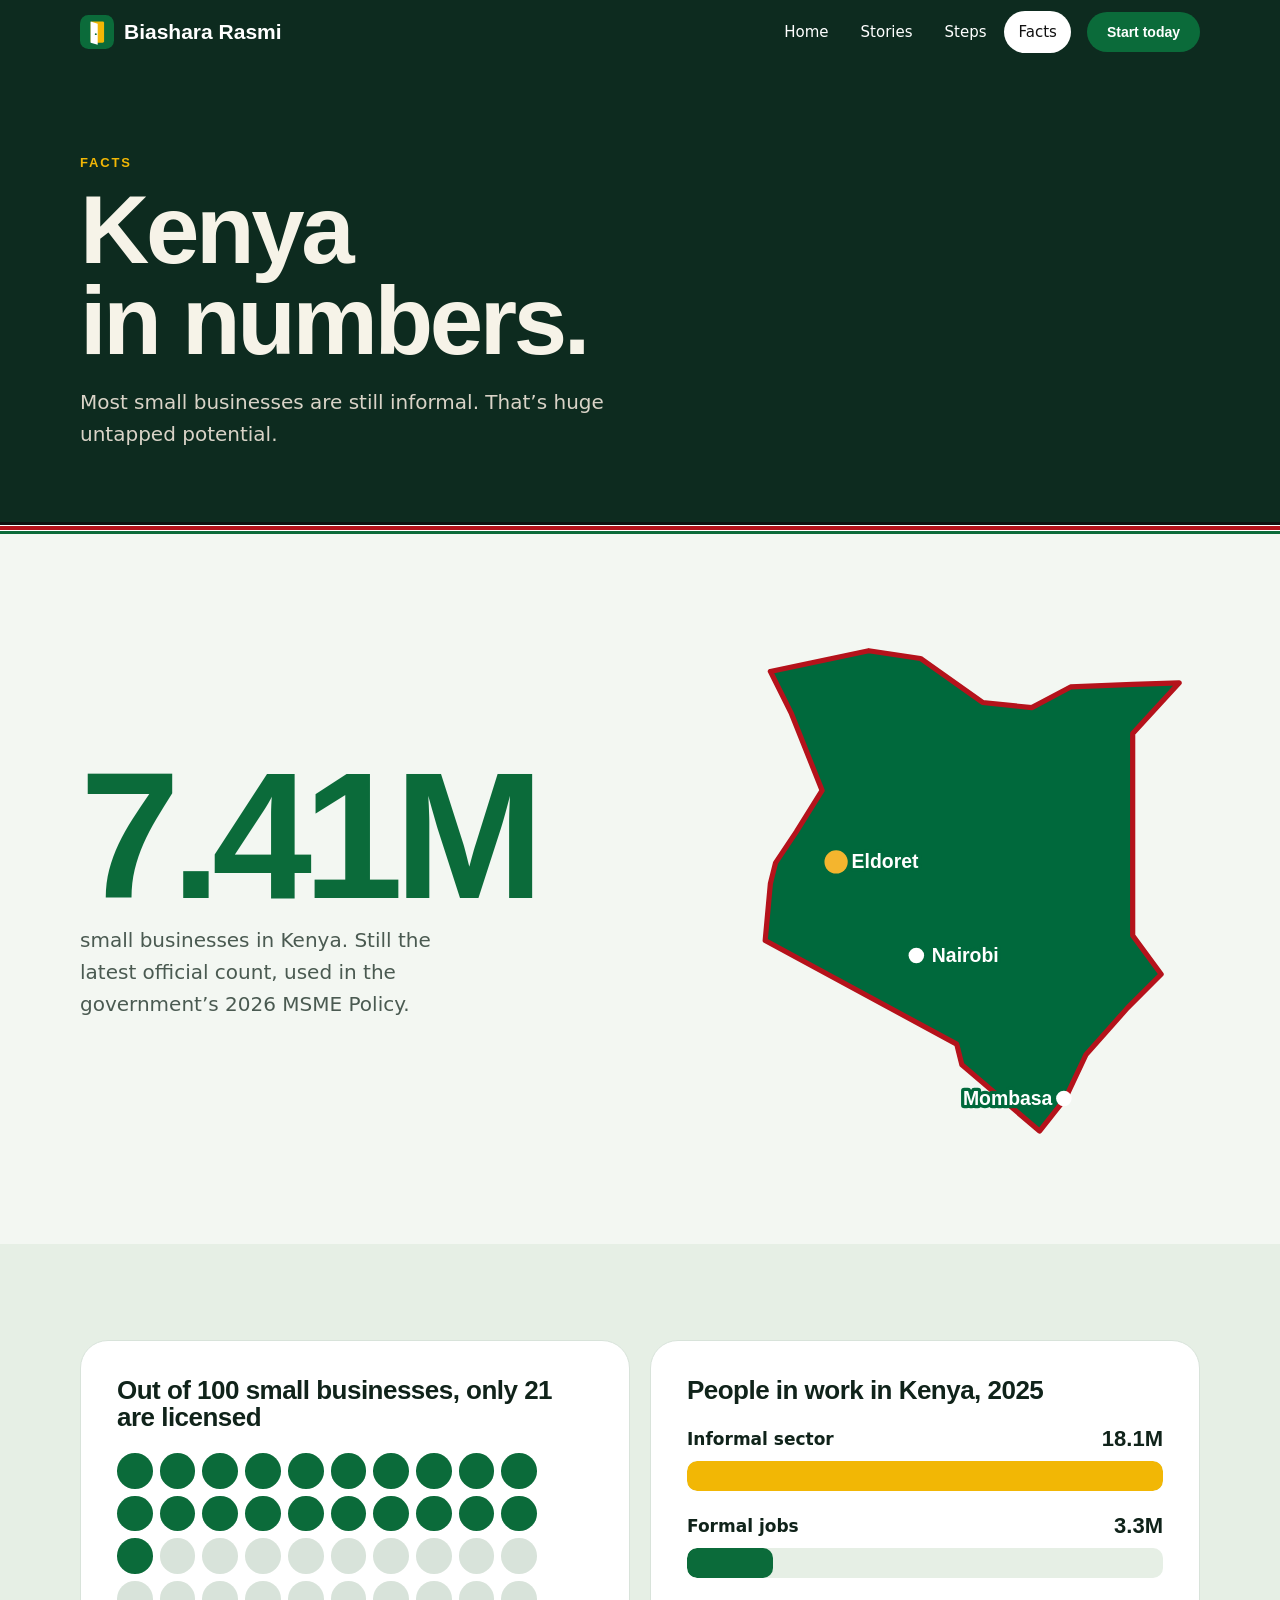
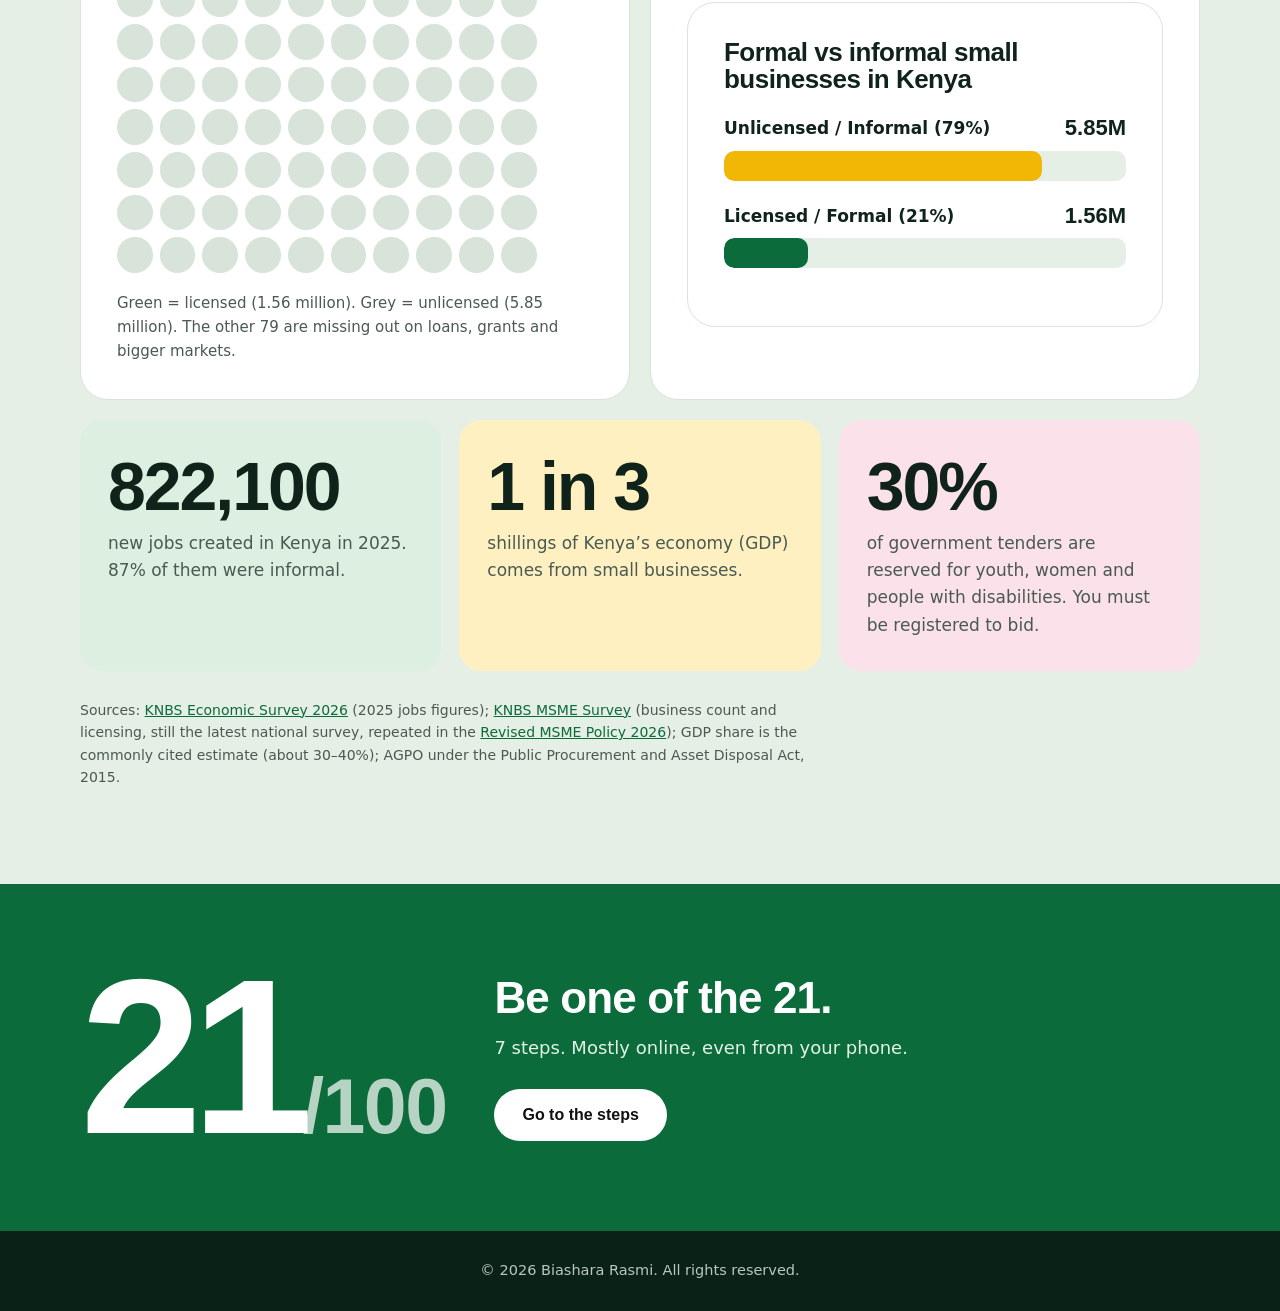
==== commit a97dc93f: "Add comparison of formal vs informal businesses in Kenya Added a new section comparing formal and in" ====
--- a/facts.html
+++ b/facts.html
@@ -62,6 +62,17 @@
         <div class="row"><div class="lbl"><span>Informal sector</span><b>18.1M</b></div><div class="track"><div class="fill" data-w="100%"></div></div></div>
         <div class="row"><div class="lbl"><span>Formal jobs</span><b>3.3M</b></div><div class="track"><div class="fill g" data-w="18%"></div></div></div>
       </div>
+
+  <div class="panel reveal" style="margin-top:24px">
+    <h3>Formal vs informal small businesses in Kenya</h3>
+    <div class="hbar">
+      <div class="row"><div class="lbl"><span>Unlicensed / Informal (79%)</span><b>5.85M</b></div><div class="track"><div class="fill" data-w="79%"></div></div></div>
+      <div class="row"><div class="lbl"><span>Licensed / Formal (21%)</span><b>1.56M</b></div><div class="track"><div class="fill g" data-w="21%"></div></div></div>
+    </div>
+  </div>
+
+
+      
     </div>
   </div>
 
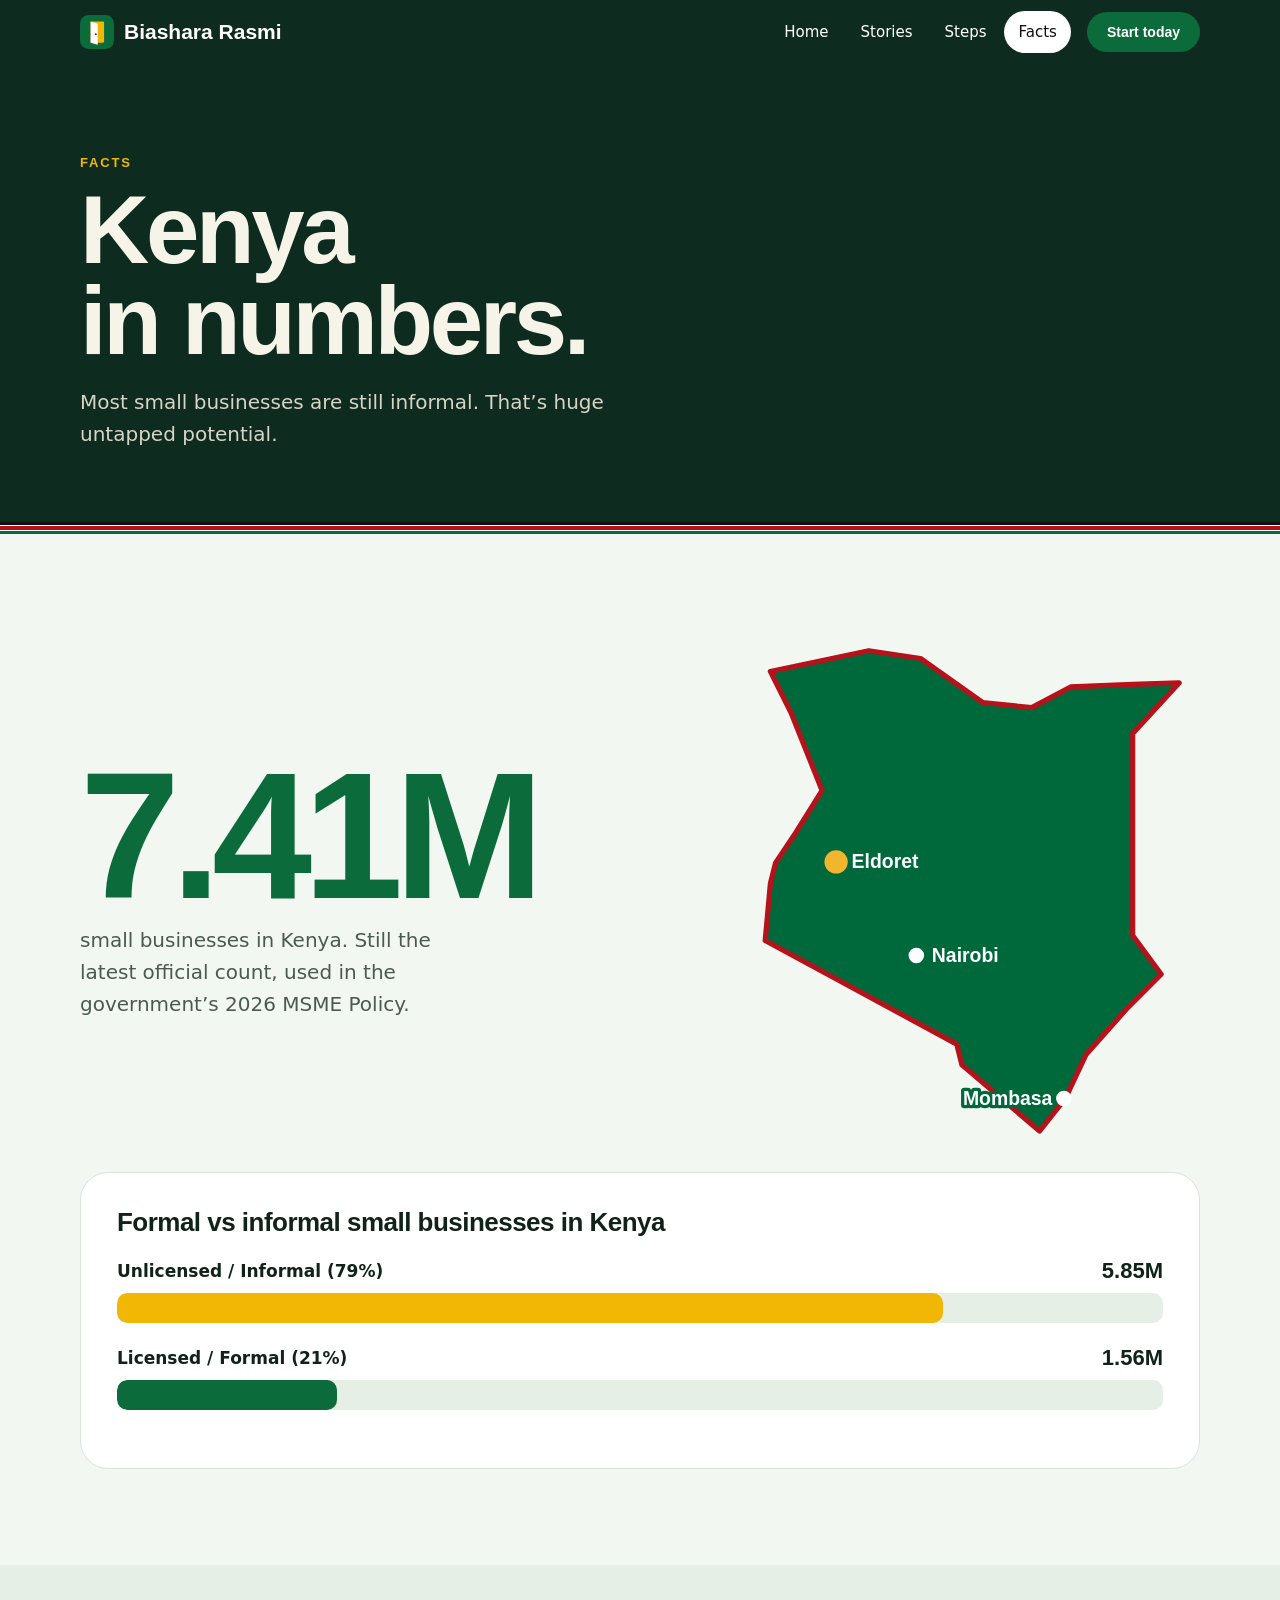
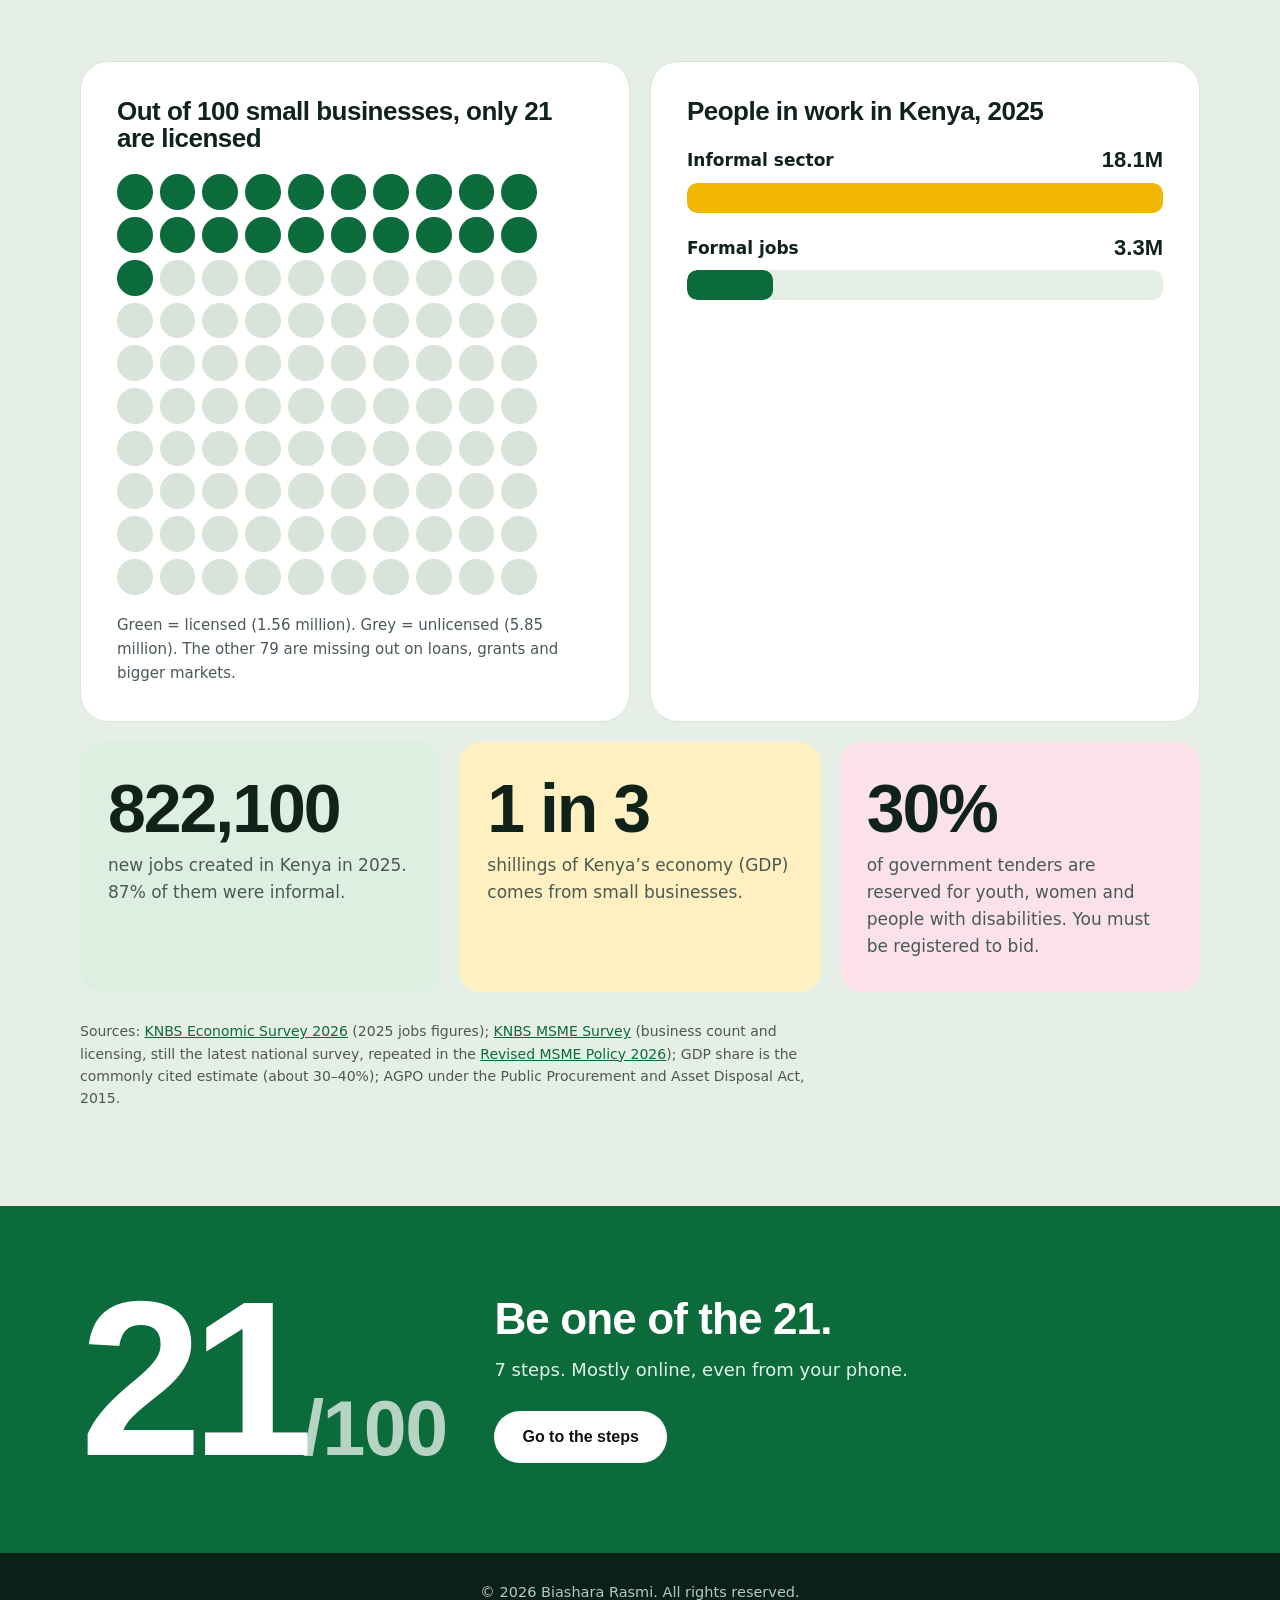
==== commit 4373f866: "Add comparison panel for small businesses in Kenya Added a new panel comparing formal and informal s" ====
--- a/facts.html
+++ b/facts.html
@@ -47,6 +47,15 @@
     </div>
     <svg class="kmap reveal" id="kmap" viewBox="0 0 340 400" role="img" aria-label="Map of Kenya showing Eldoret, Nairobi and Mombasa"></svg>
   </div>
+
+<div class="panel reveal" style="margin-top:24px">
+    <h3>Formal vs informal small businesses in Kenya</h3>
+    <div class="hbar">
+      <div class="row"><div class="lbl"><span>Unlicensed / Informal (79%)</span><b>5.85M</b></div><div class="track"><div class="fill" data-w="79%"></div></div></div>
+      <div class="row"><div class="lbl"><span>Licensed / Formal (21%)</span><b>1.56M</b></div><div class="track"><div class="fill g" data-w="21%"></div></div></div>
+    </div>
+  </div>
+  
 </div></section>
 
 <section class="sec band"><div class="wrap">
@@ -62,14 +71,6 @@
         <div class="row"><div class="lbl"><span>Informal sector</span><b>18.1M</b></div><div class="track"><div class="fill" data-w="100%"></div></div></div>
         <div class="row"><div class="lbl"><span>Formal jobs</span><b>3.3M</b></div><div class="track"><div class="fill g" data-w="18%"></div></div></div>
       </div>
-
-  <div class="panel reveal" style="margin-top:24px">
-    <h3>Formal vs informal small businesses in Kenya</h3>
-    <div class="hbar">
-      <div class="row"><div class="lbl"><span>Unlicensed / Informal (79%)</span><b>5.85M</b></div><div class="track"><div class="fill" data-w="79%"></div></div></div>
-      <div class="row"><div class="lbl"><span>Licensed / Formal (21%)</span><b>1.56M</b></div><div class="track"><div class="fill g" data-w="21%"></div></div></div>
-    </div>
-  </div>
 
 
       
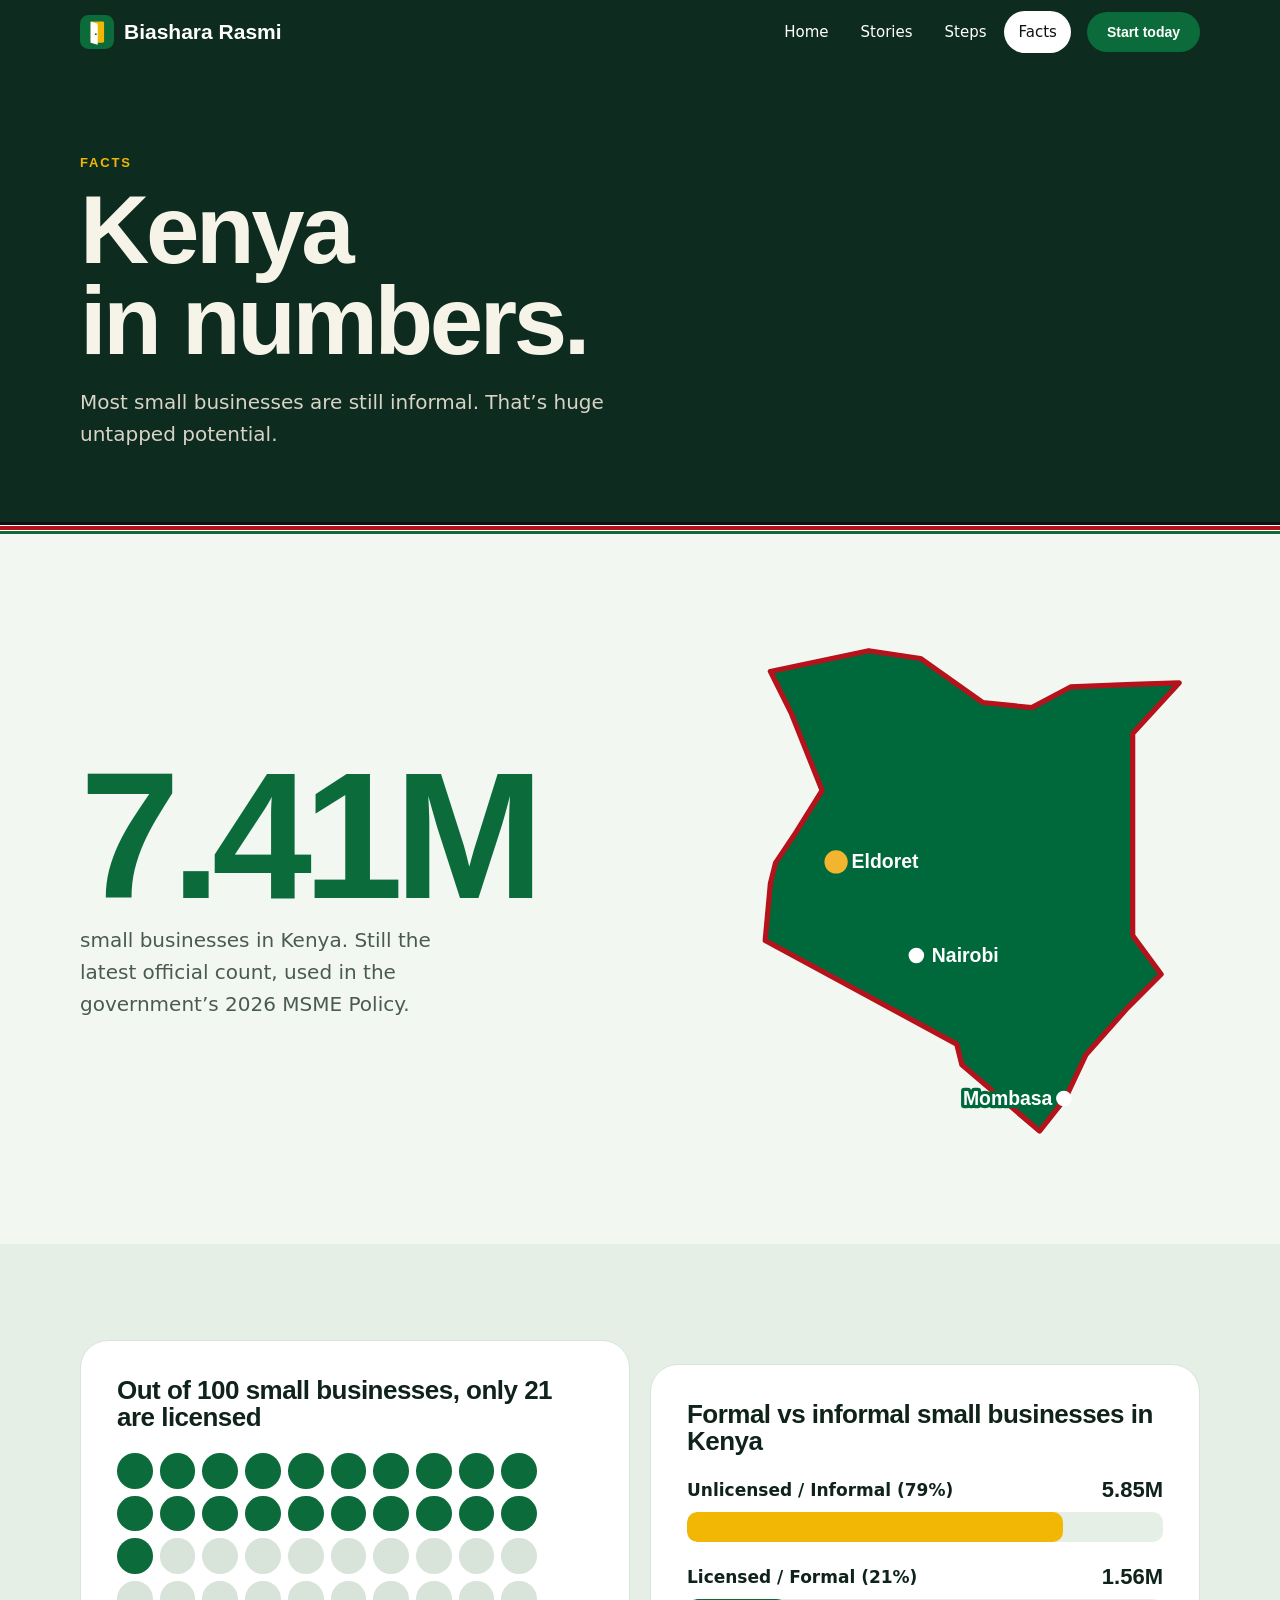
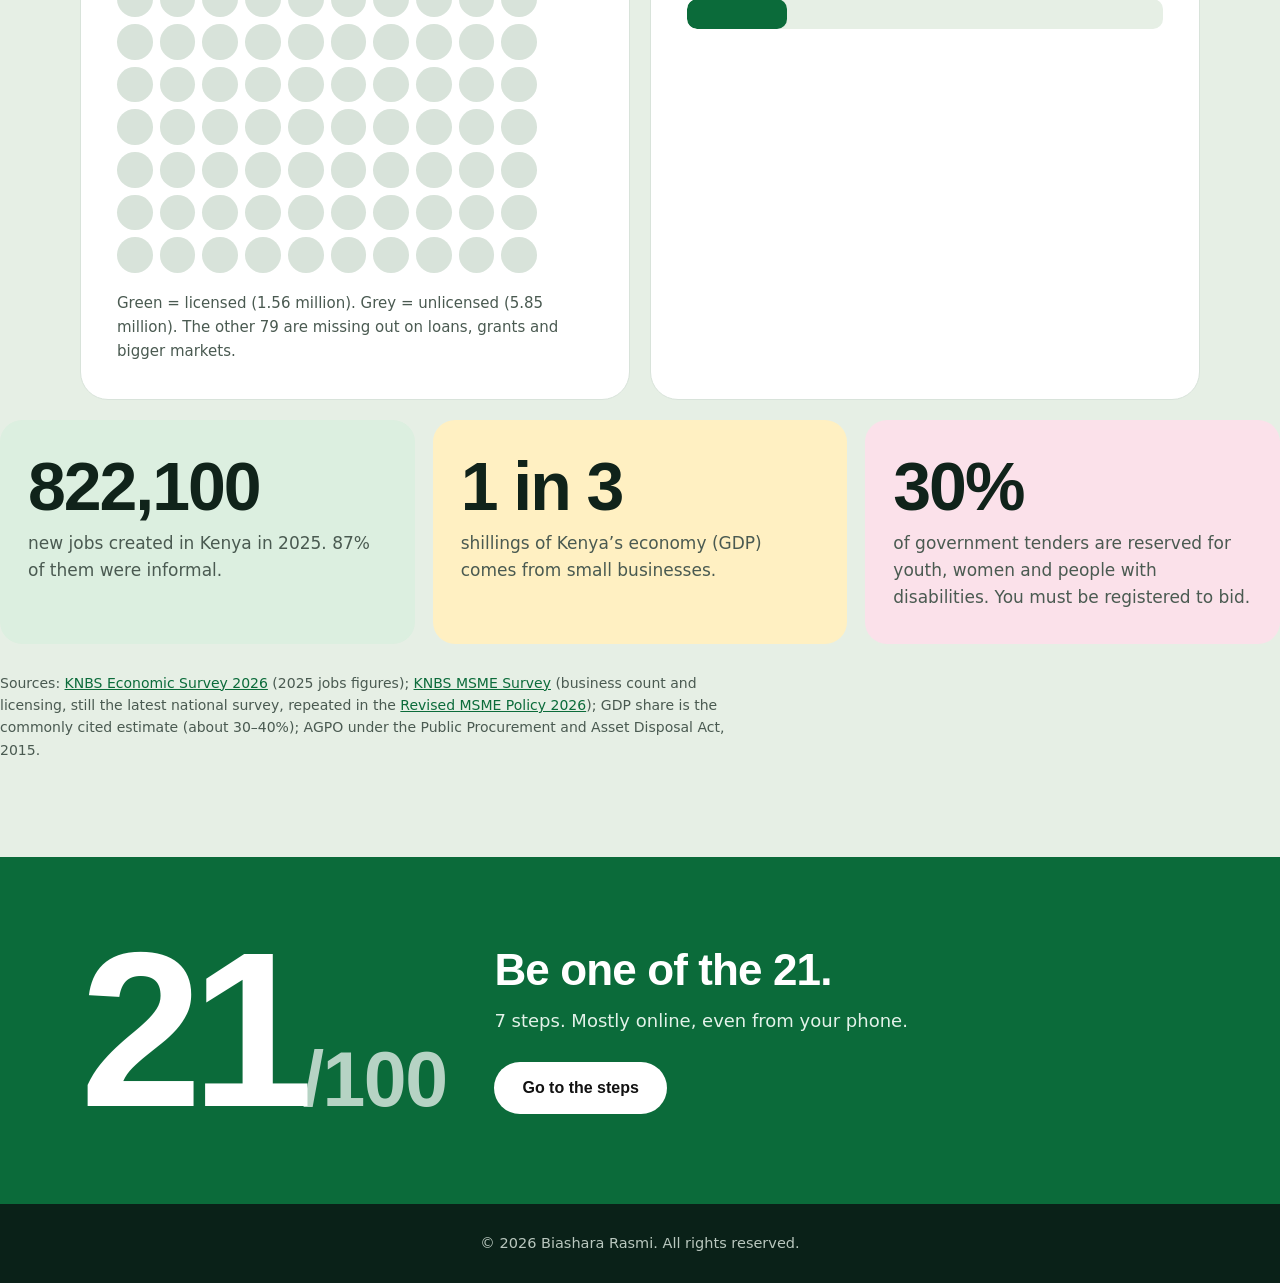
==== commit afc04627: "Reintroduce formal vs informal businesses panel" ====
--- a/facts.html
+++ b/facts.html
@@ -48,13 +48,7 @@
     <svg class="kmap reveal" id="kmap" viewBox="0 0 340 400" role="img" aria-label="Map of Kenya showing Eldoret, Nairobi and Mombasa"></svg>
   </div>
 
-<div class="panel reveal" style="margin-top:24px">
-    <h3>Formal vs informal small businesses in Kenya</h3>
-    <div class="hbar">
-      <div class="row"><div class="lbl"><span>Unlicensed / Informal (79%)</span><b>5.85M</b></div><div class="track"><div class="fill" data-w="79%"></div></div></div>
-      <div class="row"><div class="lbl"><span>Licensed / Formal (21%)</span><b>1.56M</b></div><div class="track"><div class="fill g" data-w="21%"></div></div></div>
-    </div>
-  </div>
+
   
 </div></section>
 
@@ -65,14 +59,20 @@
       <div class="dots" id="dots" role="img" aria-label="21 of 100 dots are green"></div>
       <p class="legend">Green = licensed (1.56 million). Grey = unlicensed (5.85 million). The other 79 are missing out on loans, grants and bigger markets.</p>
     </div>
-    <div class="panel reveal">
+    <!--<div class="panel reveal">
       <h3>People in work in Kenya, 2025</h3>
       <div class="hbar">
         <div class="row"><div class="lbl"><span>Informal sector</span><b>18.1M</b></div><div class="track"><div class="fill" data-w="100%"></div></div></div>
         <div class="row"><div class="lbl"><span>Formal jobs</span><b>3.3M</b></div><div class="track"><div class="fill g" data-w="18%"></div></div></div>
-      </div>
+      </div>-->
 
-
+<div class="panel reveal" style="margin-top:24px">
+    <h3>Formal vs informal small businesses in Kenya</h3>
+    <div class="hbar">
+      <div class="row"><div class="lbl"><span>Unlicensed / Informal (79%)</span><b>5.85M</b></div><div class="track"><div class="fill" data-w="79%"></div></div></div>
+      <div class="row"><div class="lbl"><span>Licensed / Formal (21%)</span><b>1.56M</b></div><div class="track"><div class="fill g" data-w="21%"></div></div></div>
+    </div>
+  </div>
       
     </div>
   </div>
